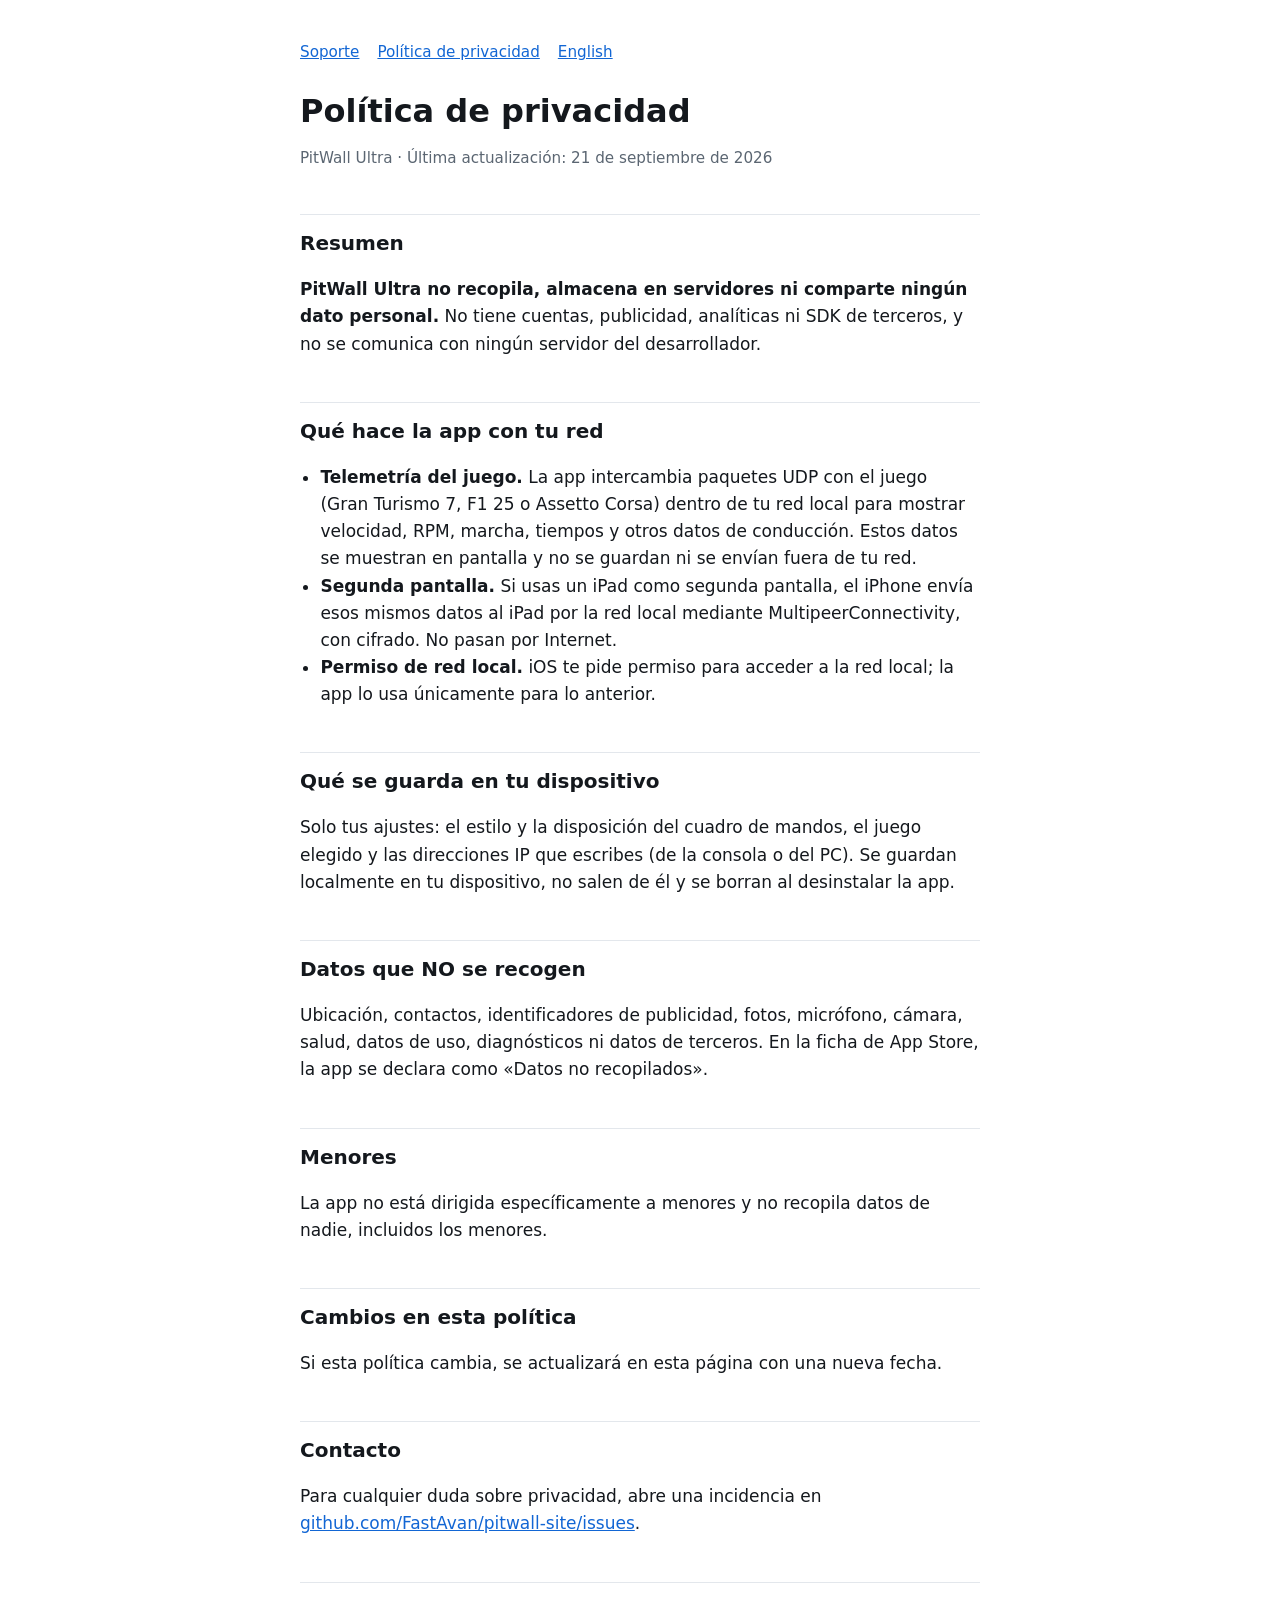
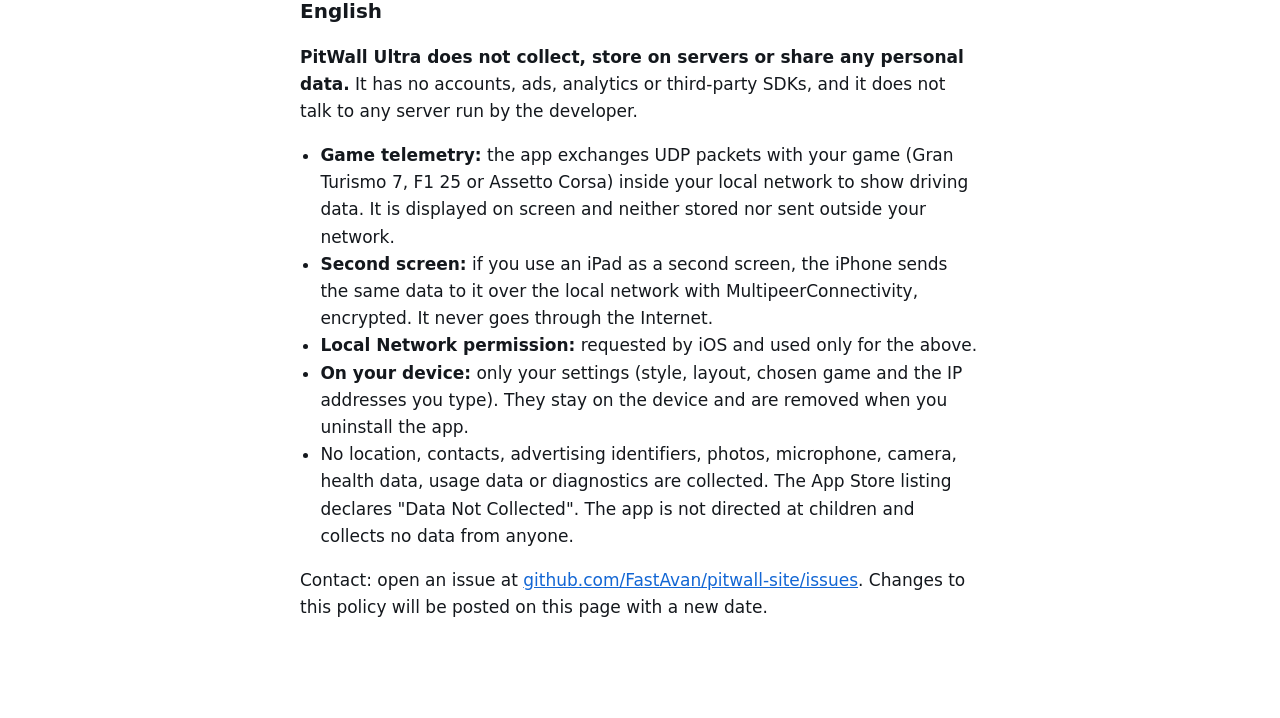
==== privacy.html @ 46688e5c "Support and privacy pages for PitWall Ultra Co-Authored-By: Claude Sonnet 5 <noreply@anthropic.com>" ====
<!doctype html>
<html lang="es">
<meta charset="utf-8">
<meta name="viewport" content="width=device-width,initial-scale=1">
<title>PitWall Ultra · Política de privacidad</title>
<meta name="description" content="Política de privacidad de PitWall Ultra: la app no recopila datos personales.">
<link rel="stylesheet" href="style.css">
<main>
<nav><a href="index.html">Soporte</a><a href="privacy.html">Política de privacidad</a><a href="#en">English</a></nav>
<h1>Política de privacidad</h1>
<p class="dim">PitWall Ultra · Última actualización: 21 de septiembre de 2026</p>

<h2>Resumen</h2>
<p><strong>PitWall Ultra no recopila, almacena en servidores ni comparte ningún dato personal.</strong> No tiene cuentas, publicidad, analíticas ni SDK de terceros, y no se comunica con ningún servidor del desarrollador.</p>

<h2>Qué hace la app con tu red</h2>
<ul>
<li><strong>Telemetría del juego.</strong> La app intercambia paquetes UDP con el juego (Gran Turismo 7, F1 25 o Assetto Corsa) dentro de tu red local para mostrar velocidad, RPM, marcha, tiempos y otros datos de conducción. Estos datos se muestran en pantalla y no se guardan ni se envían fuera de tu red.</li>
<li><strong>Segunda pantalla.</strong> Si usas un iPad como segunda pantalla, el iPhone envía esos mismos datos al iPad por la red local mediante MultipeerConnectivity, con cifrado. No pasan por Internet.</li>
<li><strong>Permiso de red local.</strong> iOS te pide permiso para acceder a la red local; la app lo usa únicamente para lo anterior.</li>
</ul>

<h2>Qué se guarda en tu dispositivo</h2>
<p>Solo tus ajustes: el estilo y la disposición del cuadro de mandos, el juego elegido y las direcciones IP que escribes (de la consola o del PC). Se guardan localmente en tu dispositivo, no salen de él y se borran al desinstalar la app.</p>

<h2>Datos que NO se recogen</h2>
<p>Ubicación, contactos, identificadores de publicidad, fotos, micrófono, cámara, salud, datos de uso, diagnósticos ni datos de terceros. En la ficha de App Store, la app se declara como «Datos no recopilados».</p>

<h2>Menores</h2>
<p>La app no está dirigida específicamente a menores y no recopila datos de nadie, incluidos los menores.</p>

<h2>Cambios en esta política</h2>
<p>Si esta política cambia, se actualizará en esta página con una nueva fecha.</p>

<h2>Contacto</h2>
<p>Para cualquier duda sobre privacidad, abre una incidencia en <a href="https://github.com/FastAvan/pitwall-site/issues">github.com/FastAvan/pitwall-site/issues</a>.</p>

<h2 id="en">English</h2>
<p><strong>PitWall Ultra does not collect, store on servers or share any personal data.</strong> It has no accounts, ads, analytics or third-party SDKs, and it does not talk to any server run by the developer.</p>
<ul>
<li><strong>Game telemetry:</strong> the app exchanges UDP packets with your game (Gran Turismo 7, F1 25 or Assetto Corsa) inside your local network to show driving data. It is displayed on screen and neither stored nor sent outside your network.</li>
<li><strong>Second screen:</strong> if you use an iPad as a second screen, the iPhone sends the same data to it over the local network with MultipeerConnectivity, encrypted. It never goes through the Internet.</li>
<li><strong>Local Network permission:</strong> requested by iOS and used only for the above.</li>
<li><strong>On your device:</strong> only your settings (style, layout, chosen game and the IP addresses you type). They stay on the device and are removed when you uninstall the app.</li>
<li>No location, contacts, advertising identifiers, photos, microphone, camera, health data, usage data or diagnostics are collected. The App Store listing declares "Data Not Collected". The app is not directed at children and collects no data from anyone.</li>
</ul>
<p>Contact: open an issue at <a href="https://github.com/FastAvan/pitwall-site/issues">github.com/FastAvan/pitwall-site/issues</a>. Changes to this policy will be posted on this page with a new date.</p>
</main>
---- style.css ----
:root{--bg:#0e1013;--fg:#e8edf2;--dim:#93a0ad;--line:#232a32;--accent:#5aa9ff}
@media (prefers-color-scheme:light){:root{--bg:#fff;--fg:#14181d;--dim:#5b6672;--line:#e3e7ec;--accent:#1266d4}}
*{box-sizing:border-box}
body{margin:0;background:var(--bg);color:var(--fg);font:17px/1.6 -apple-system,BlinkMacSystemFont,"Segoe UI",system-ui,sans-serif}
main{max-width:720px;margin:0 auto;padding:40px 20px 80px}
h1{font-size:2rem;line-height:1.2;margin:0 0 4px}
h2{font-size:1.25rem;margin:2.2em 0 .4em;padding-top:.6em;border-top:1px solid var(--line)}
p,li{color:var(--fg)} .dim{color:var(--dim);font-size:.95rem}
a{color:var(--accent)} nav{margin:0 0 28px;display:flex;gap:18px;font-size:.95rem;flex-wrap:wrap}
code{background:var(--line);padding:1px 6px;border-radius:5px;font-size:.92em}
ul{padding-left:1.2em}
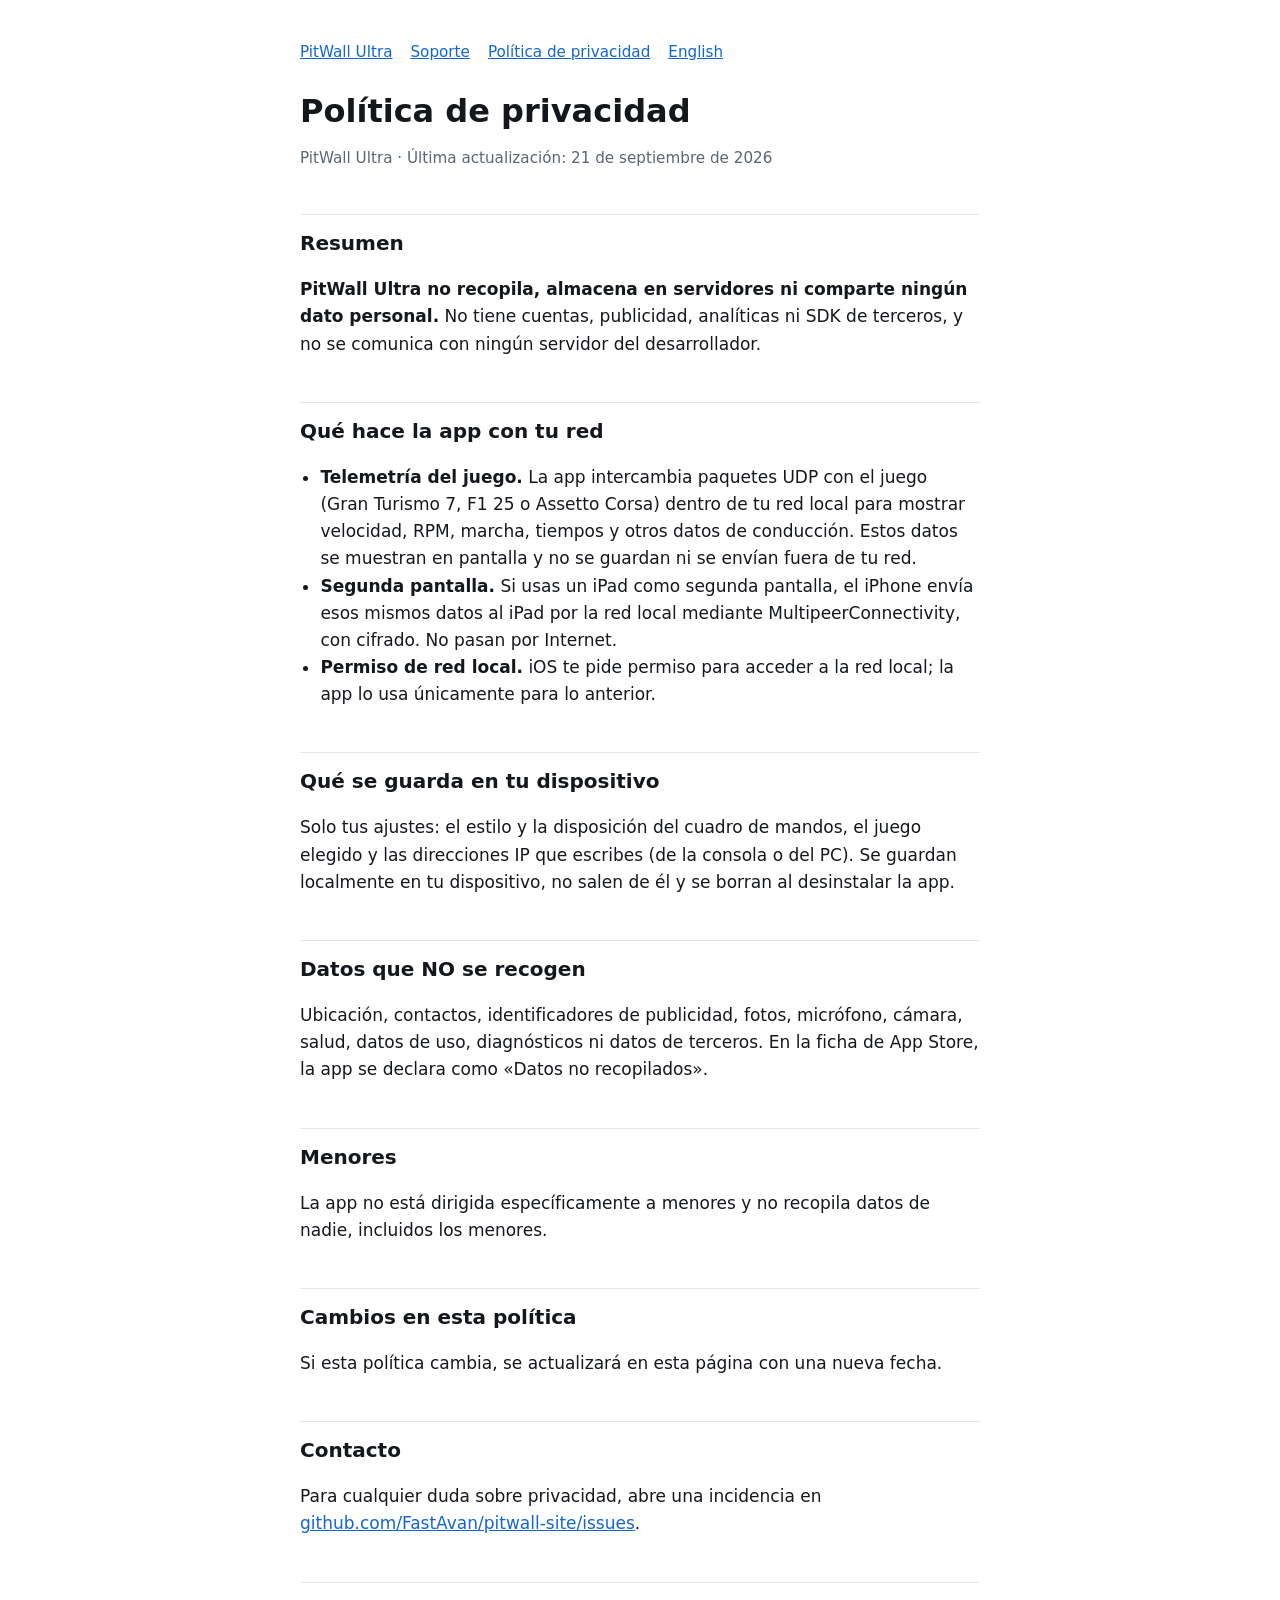
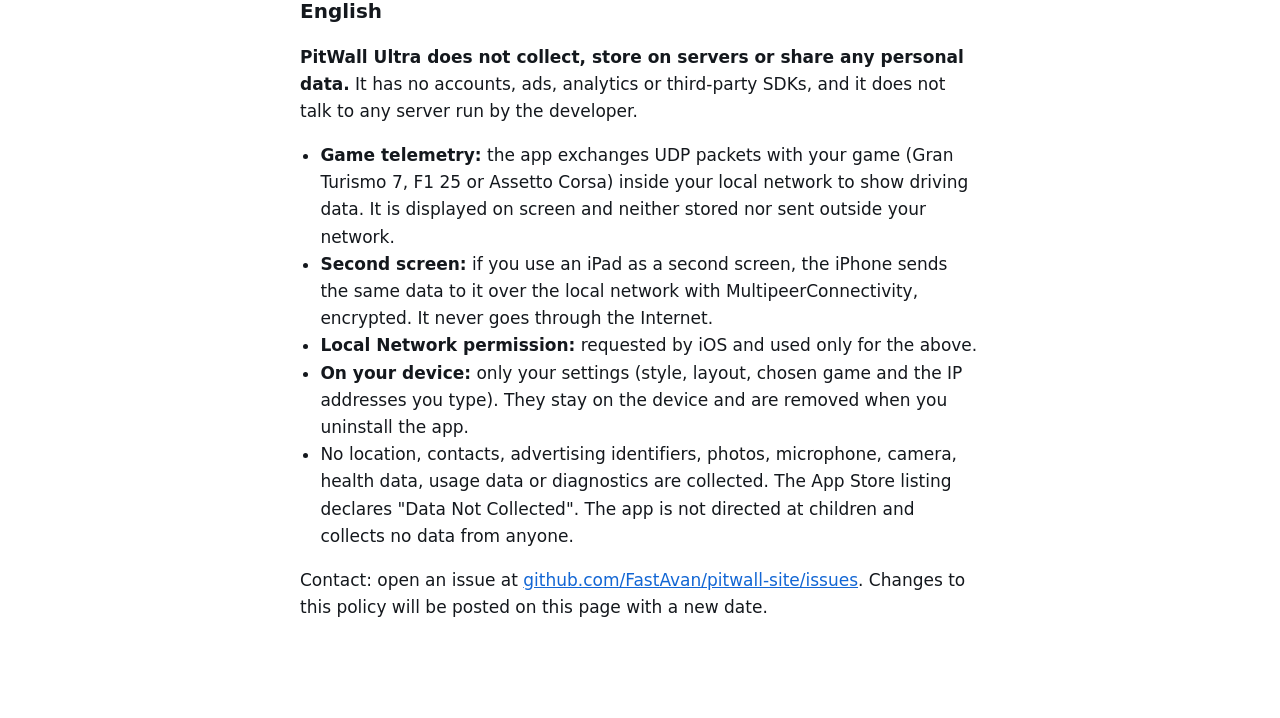
==== commit c4221181: "Landing page for PitWall Ultra with the App Store feature texts, 1.3 screenshots, per-game setup; su" ====
--- a/privacy.html
+++ b/privacy.html
@@ -6,7 +6,7 @@
 <meta name="description" content="Política de privacidad de PitWall Ultra: la app no recopila datos personales.">
 <link rel="stylesheet" href="style.css">
 <main>
-<nav><a href="index.html">Soporte</a><a href="privacy.html">Política de privacidad</a><a href="#en">English</a></nav>
+<nav><a href="index.html">PitWall Ultra</a><a href="support.html">Soporte</a><a href="privacy.html">Política de privacidad</a><a href="#en">English</a></nav>
 <h1>Política de privacidad</h1>
 <p class="dim">PitWall Ultra · Última actualización: 21 de septiembre de 2026</p>
 
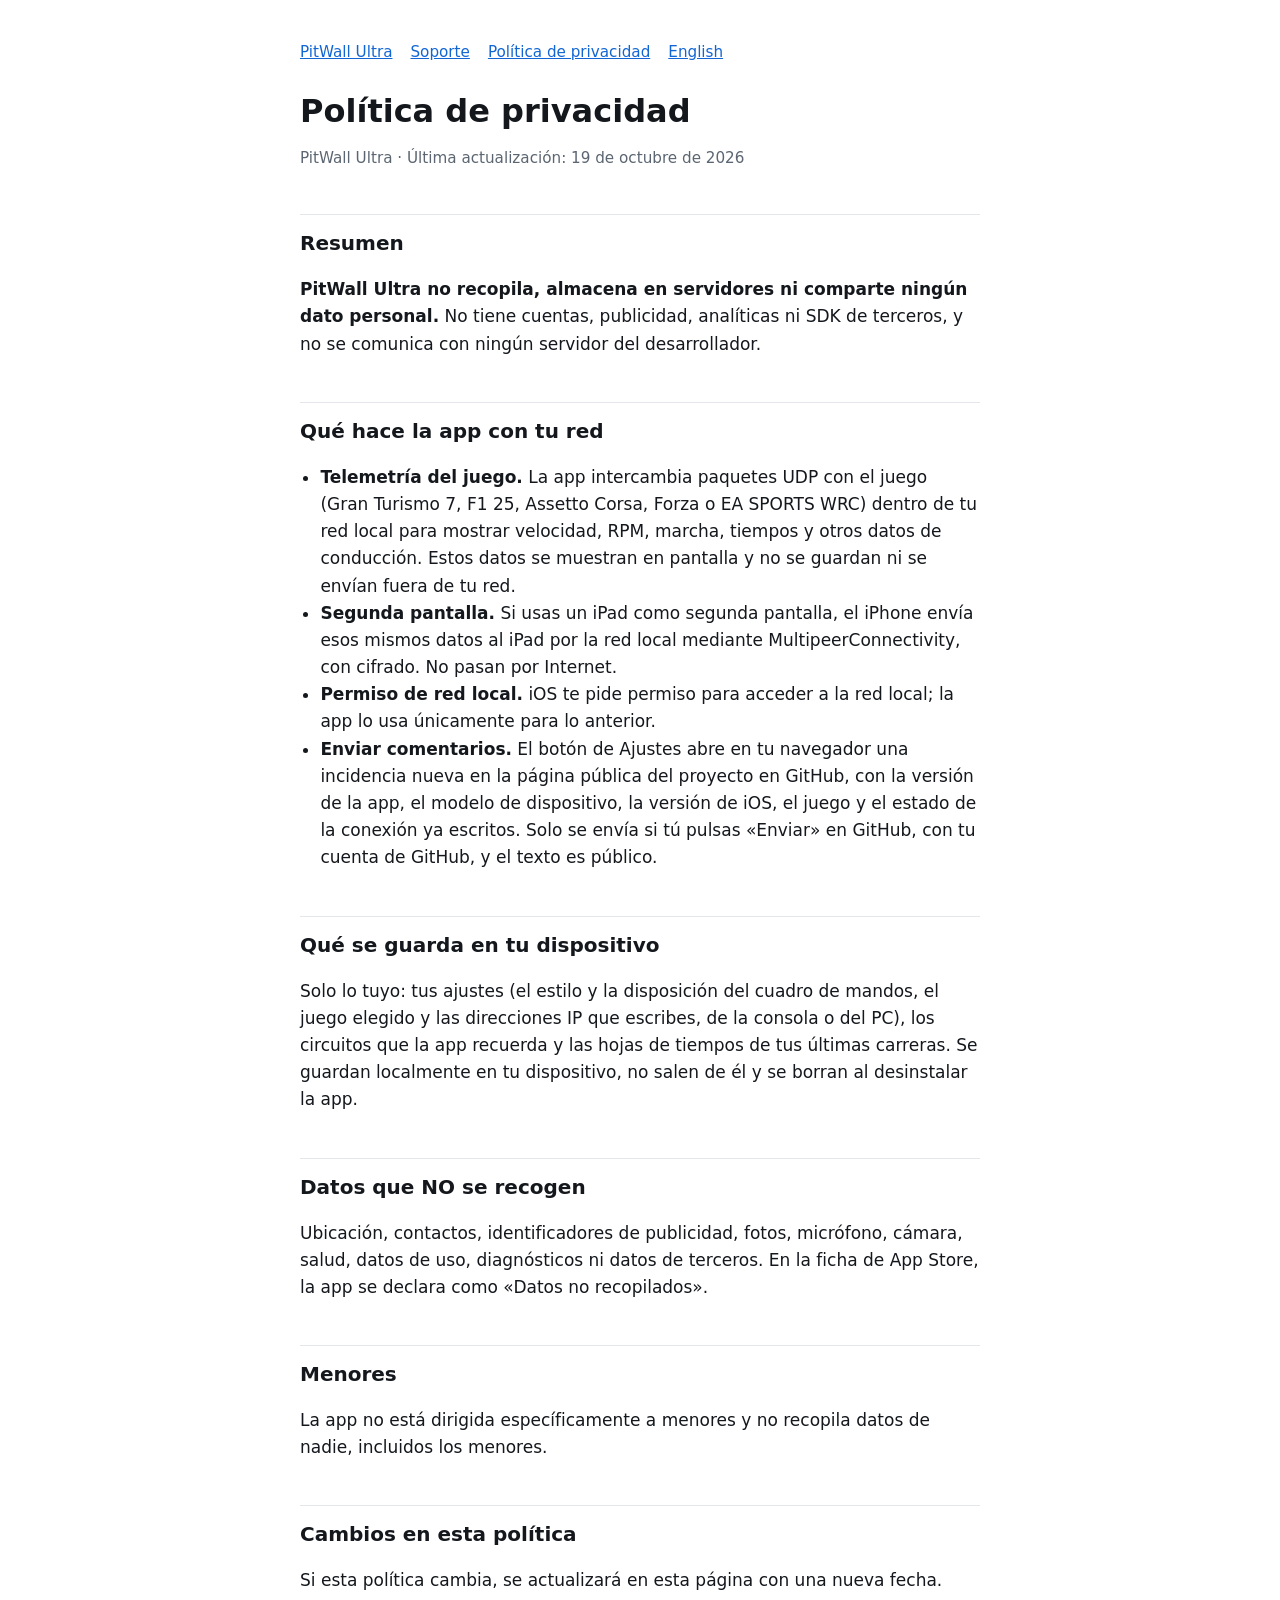
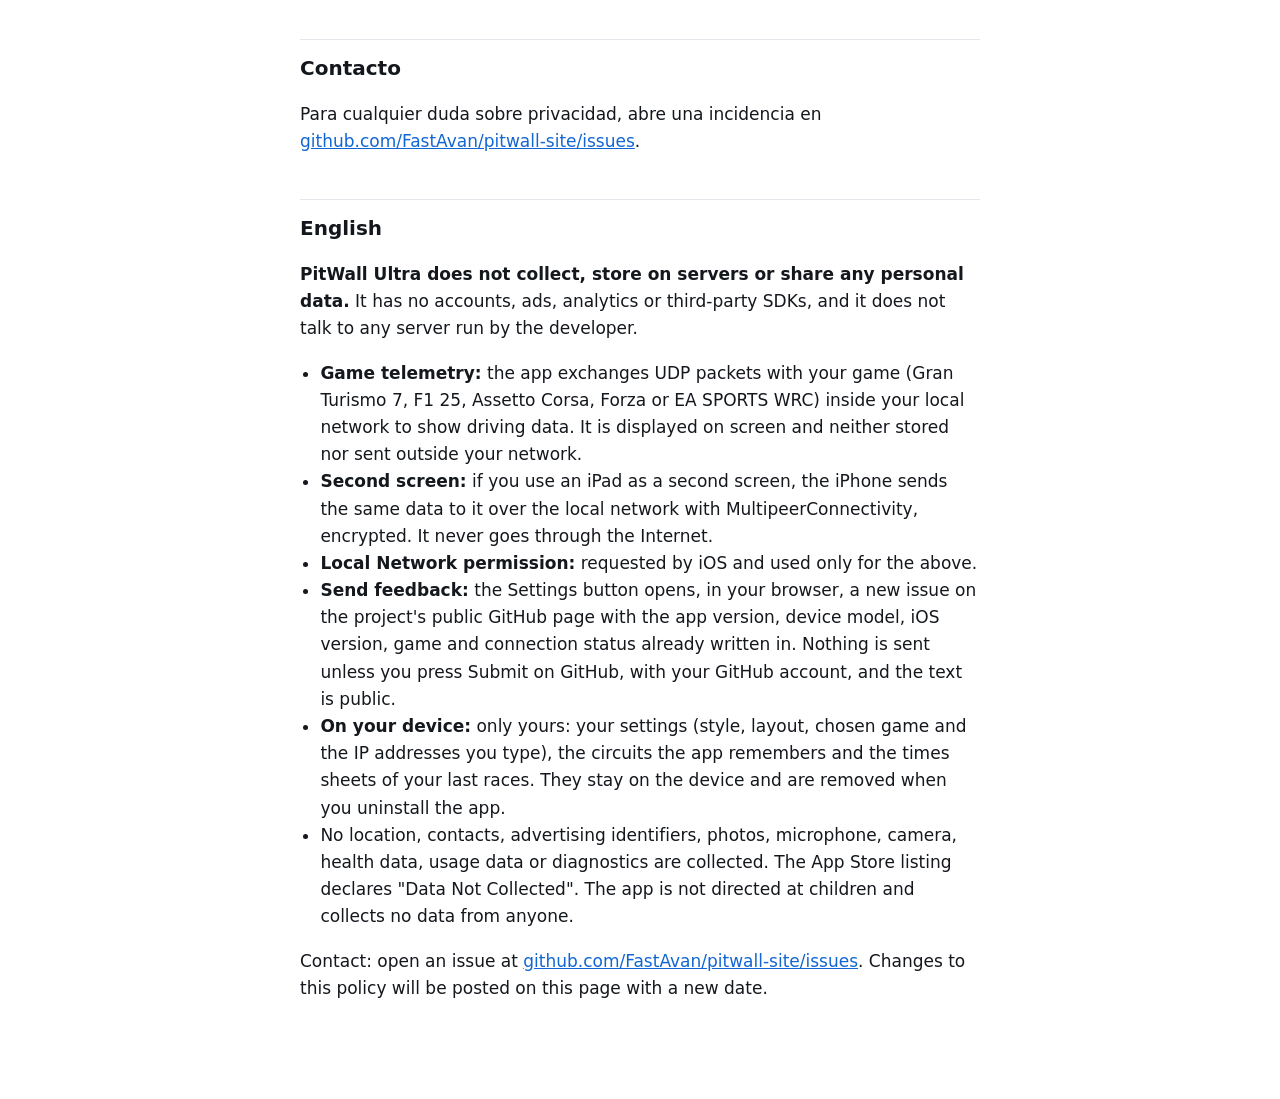
==== commit 946fcb28: "Privacy page: five games, the circuits and times sheets kept on the device, and the Send feedback bu" ====
--- a/privacy.html
+++ b/privacy.html
@@ -8,20 +8,21 @@
 <main>
 <nav><a href="index.html">PitWall Ultra</a><a href="support.html">Soporte</a><a href="privacy.html">Política de privacidad</a><a href="#en">English</a></nav>
 <h1>Política de privacidad</h1>
-<p class="dim">PitWall Ultra · Última actualización: 21 de septiembre de 2026</p>
+<p class="dim">PitWall Ultra · Última actualización: 19 de octubre de 2026</p>
 
 <h2>Resumen</h2>
 <p><strong>PitWall Ultra no recopila, almacena en servidores ni comparte ningún dato personal.</strong> No tiene cuentas, publicidad, analíticas ni SDK de terceros, y no se comunica con ningún servidor del desarrollador.</p>
 
 <h2>Qué hace la app con tu red</h2>
 <ul>
-<li><strong>Telemetría del juego.</strong> La app intercambia paquetes UDP con el juego (Gran Turismo 7, F1 25 o Assetto Corsa) dentro de tu red local para mostrar velocidad, RPM, marcha, tiempos y otros datos de conducción. Estos datos se muestran en pantalla y no se guardan ni se envían fuera de tu red.</li>
+<li><strong>Telemetría del juego.</strong> La app intercambia paquetes UDP con el juego (Gran Turismo 7, F1 25, Assetto Corsa, Forza o EA SPORTS WRC) dentro de tu red local para mostrar velocidad, RPM, marcha, tiempos y otros datos de conducción. Estos datos se muestran en pantalla y no se guardan ni se envían fuera de tu red.</li>
 <li><strong>Segunda pantalla.</strong> Si usas un iPad como segunda pantalla, el iPhone envía esos mismos datos al iPad por la red local mediante MultipeerConnectivity, con cifrado. No pasan por Internet.</li>
 <li><strong>Permiso de red local.</strong> iOS te pide permiso para acceder a la red local; la app lo usa únicamente para lo anterior.</li>
+<li><strong>Enviar comentarios.</strong> El botón de Ajustes abre en tu navegador una incidencia nueva en la página pública del proyecto en GitHub, con la versión de la app, el modelo de dispositivo, la versión de iOS, el juego y el estado de la conexión ya escritos. Solo se envía si tú pulsas «Enviar» en GitHub, con tu cuenta de GitHub, y el texto es público.</li>
 </ul>
 
 <h2>Qué se guarda en tu dispositivo</h2>
-<p>Solo tus ajustes: el estilo y la disposición del cuadro de mandos, el juego elegido y las direcciones IP que escribes (de la consola o del PC). Se guardan localmente en tu dispositivo, no salen de él y se borran al desinstalar la app.</p>
+<p>Solo lo tuyo: tus ajustes (el estilo y la disposición del cuadro de mandos, el juego elegido y las direcciones IP que escribes, de la consola o del PC), los circuitos que la app recuerda y las hojas de tiempos de tus últimas carreras. Se guardan localmente en tu dispositivo, no salen de él y se borran al desinstalar la app.</p>
 
 <h2>Datos que NO se recogen</h2>
 <p>Ubicación, contactos, identificadores de publicidad, fotos, micrófono, cámara, salud, datos de uso, diagnósticos ni datos de terceros. En la ficha de App Store, la app se declara como «Datos no recopilados».</p>
@@ -38,10 +39,11 @@
 <h2 id="en">English</h2>
 <p><strong>PitWall Ultra does not collect, store on servers or share any personal data.</strong> It has no accounts, ads, analytics or third-party SDKs, and it does not talk to any server run by the developer.</p>
 <ul>
-<li><strong>Game telemetry:</strong> the app exchanges UDP packets with your game (Gran Turismo 7, F1 25 or Assetto Corsa) inside your local network to show driving data. It is displayed on screen and neither stored nor sent outside your network.</li>
+<li><strong>Game telemetry:</strong> the app exchanges UDP packets with your game (Gran Turismo 7, F1 25, Assetto Corsa, Forza or EA SPORTS WRC) inside your local network to show driving data. It is displayed on screen and neither stored nor sent outside your network.</li>
 <li><strong>Second screen:</strong> if you use an iPad as a second screen, the iPhone sends the same data to it over the local network with MultipeerConnectivity, encrypted. It never goes through the Internet.</li>
 <li><strong>Local Network permission:</strong> requested by iOS and used only for the above.</li>
-<li><strong>On your device:</strong> only your settings (style, layout, chosen game and the IP addresses you type). They stay on the device and are removed when you uninstall the app.</li>
+<li><strong>Send feedback:</strong> the Settings button opens, in your browser, a new issue on the project's public GitHub page with the app version, device model, iOS version, game and connection status already written in. Nothing is sent unless you press Submit on GitHub, with your GitHub account, and the text is public.</li>
+<li><strong>On your device:</strong> only yours: your settings (style, layout, chosen game and the IP addresses you type), the circuits the app remembers and the times sheets of your last races. They stay on the device and are removed when you uninstall the app.</li>
 <li>No location, contacts, advertising identifiers, photos, microphone, camera, health data, usage data or diagnostics are collected. The App Store listing declares "Data Not Collected". The app is not directed at children and collects no data from anyone.</li>
 </ul>
 <p>Contact: open an issue at <a href="https://github.com/FastAvan/pitwall-site/issues">github.com/FastAvan/pitwall-site/issues</a>. Changes to this policy will be posted on this page with a new date.</p>
